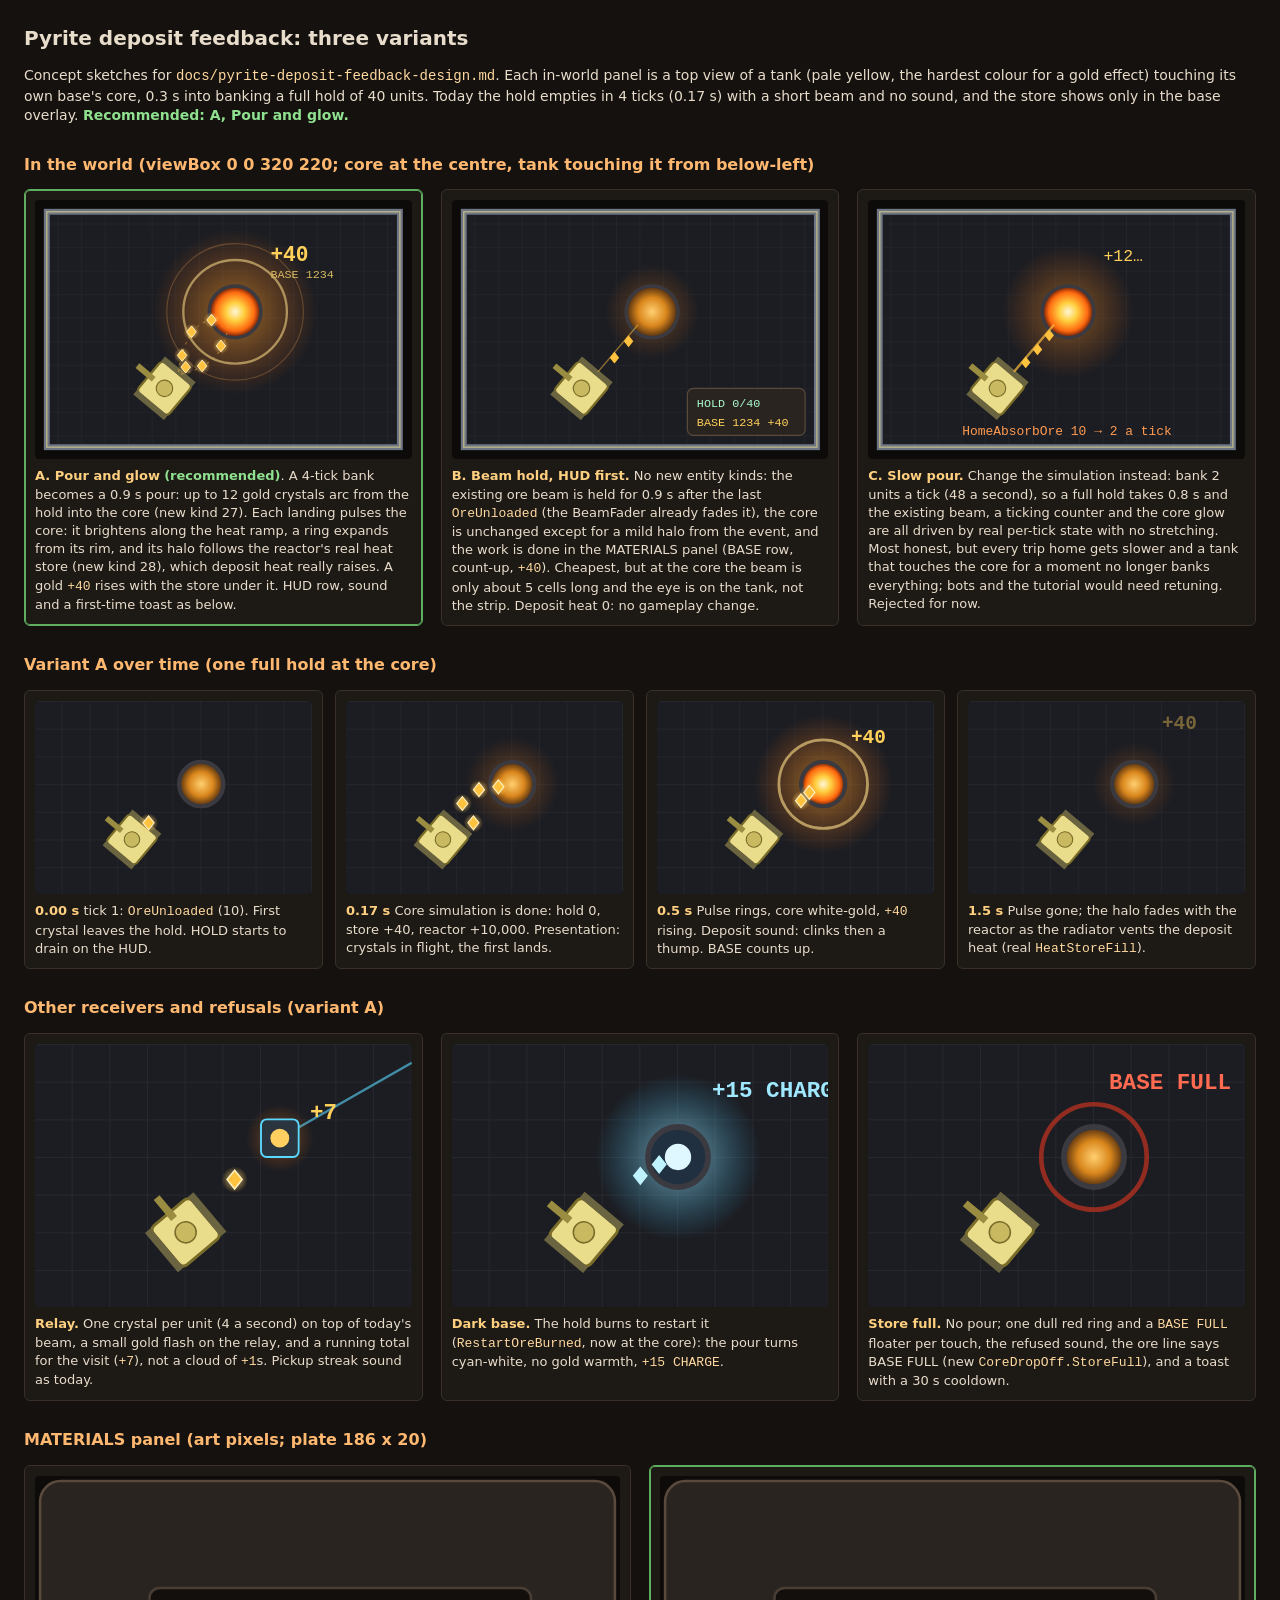
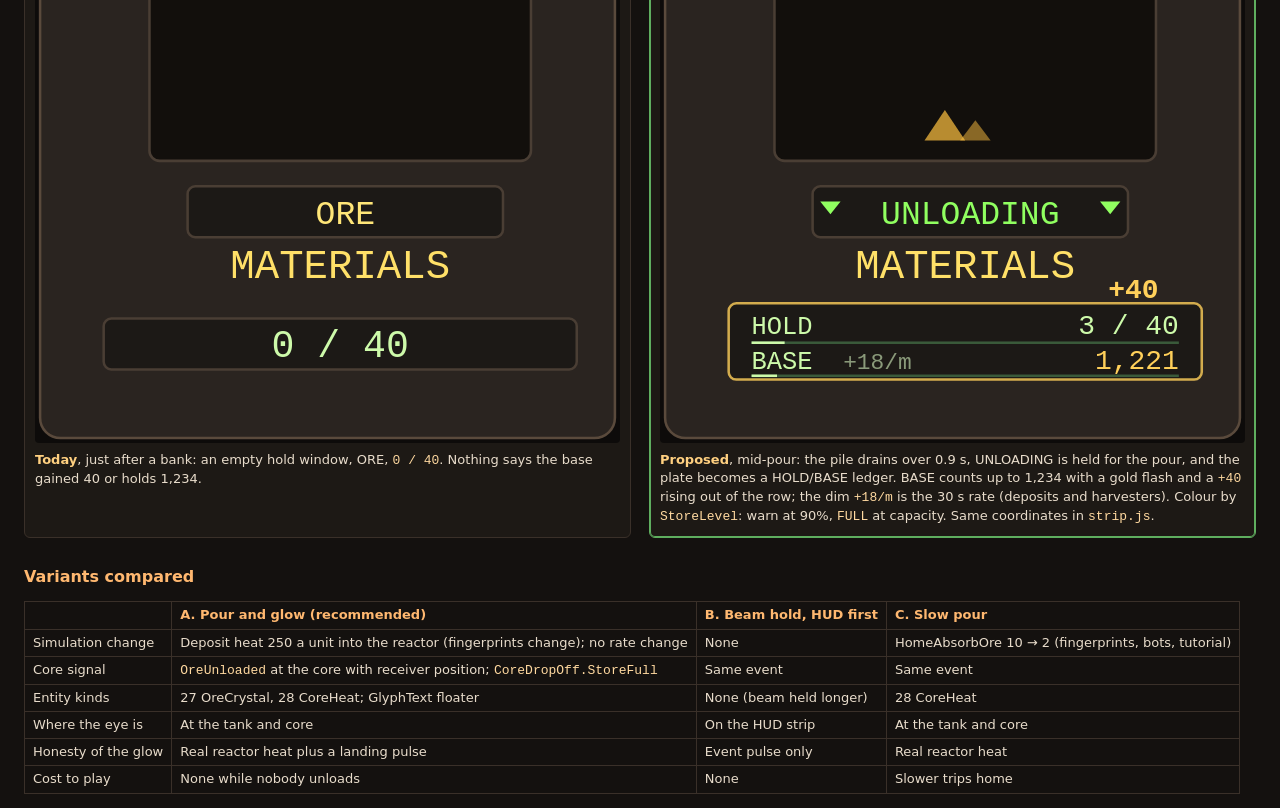
==== docs/concepts-pyrite-deposit.html @ ed3e60d8 "Design: pyrite deposit feedback (pour, core heat, base store readout) Docs only. A plan for making i" ====
<!doctype html>
<html lang="en">
<head>
<meta charset="utf-8">
<title>Concepts: pyrite deposit feedback</title>
<style>
  body { background:#14110f; color:#e8dccb; font:14px/1.4 system-ui, sans-serif; margin:24px; max-width:1280px; }
  h1 { font-size:20px; } h2 { font-size:16px; margin-top:28px; color:#ffb870; }
  .grid { display:grid; grid-template-columns:repeat(3, 1fr); gap:18px; }
  .grid4 { display:grid; grid-template-columns:repeat(4, 1fr); gap:12px; }
  .grid2 { display:grid; grid-template-columns:repeat(2, 1fr); gap:18px; }
  figure { margin:0; background:#1d1915; border:1px solid #3a3029; border-radius:6px; padding:10px; }
  figure.pick { border-color:#5fae5f; box-shadow:0 0 0 1px #5fae5f inset; }
  svg { width:100%; height:auto; display:block; background:#0d0b0a; border-radius:4px; }
  figcaption { margin-top:8px; font-size:13px; } figcaption b { color:#ffd080; }
  .rec { color:#8fe08f; font-weight:600; }
  code { color:#ffd9a0; }
  table { border-collapse:collapse; font-size:13px; margin-top:8px; }
  td, th { border:1px solid #3a3029; padding:4px 8px; text-align:left; vertical-align:top; }
  th { color:#ffb870; }
</style>
</head>
<body>
<h1>Pyrite deposit feedback: three variants</h1>
<p>Concept sketches for <code>docs/pyrite-deposit-feedback-design.md</code>. Each in-world panel is a top view of a
tank (pale yellow, the hardest colour for a gold effect) touching its own base's core, 0.3 s into banking a full hold of
40 units. Today the hold empties in 4 ticks (0.17 s) with a short beam and no sound, and the store shows only in the
base overlay. <span class="rec">Recommended: A, Pour and glow.</span></p>

<svg width="0" height="0" style="position:absolute">
  <defs>
    <radialGradient id="core" cx="50%" cy="50%" r="50%">
      <stop offset="0" stop-color="#ffcf70"/><stop offset="0.55" stop-color="#d9861c"/><stop offset="1" stop-color="#4a2a10"/>
    </radialGradient>
    <radialGradient id="coreHot" cx="50%" cy="50%" r="50%">
      <stop offset="0" stop-color="#fff6d8"/><stop offset="0.35" stop-color="#ffd040"/><stop offset="0.75" stop-color="#ff6a10"/><stop offset="1" stop-color="#5a1408"/>
    </radialGradient>
    <radialGradient id="halo" cx="50%" cy="50%" r="50%">
      <stop offset="0" stop-color="#ffb030" stop-opacity="0.55"/><stop offset="1" stop-color="#ff6a10" stop-opacity="0"/>
    </radialGradient>
    <radialGradient id="haloCyan" cx="50%" cy="50%" r="50%">
      <stop offset="0" stop-color="#bff4ff" stop-opacity="0.6"/><stop offset="1" stop-color="#30c0ff" stop-opacity="0"/>
    </radialGradient>
    <radialGradient id="crysGlow" cx="50%" cy="50%" r="50%">
      <stop offset="0" stop-color="#ffe7a0" stop-opacity="0.8"/><stop offset="1" stop-color="#ffc040" stop-opacity="0"/>
    </radialGradient>
    <pattern id="floor" width="20" height="20" patternUnits="userSpaceOnUse">
      <rect width="20" height="20" fill="#1c1d22"/><path d="M0 0H20V20" fill="none" stroke="#26282f" stroke-width="1"/>
    </pattern>
    <g id="tank">
      <rect x="-17" y="-17" width="34" height="34" rx="4" fill="#e9dc8a" stroke="#7a6d2a" stroke-width="2"/>
      <rect x="-21" y="-17" width="5" height="34" fill="#6b6440"/><rect x="16" y="-17" width="5" height="34" fill="#6b6440"/>
      <circle r="7" fill="#c9b960" stroke="#7a6d2a"/><rect x="-2.5" y="-30" width="5" height="18" fill="#9a8c40"/>
    </g>
    <g id="crys"><circle r="7" fill="url(#crysGlow)"/><polygon points="0,-5 4,0 0,5 -4,0" fill="#ffc23f" stroke="#fff1c0" stroke-width="0.8"/></g>
    <g id="base">
      <rect x="10" y="10" width="300" height="200" fill="url(#floor)"/>
      <rect x="10" y="10" width="300" height="200" fill="none" stroke="#6e7584" stroke-width="5"/>
      <rect x="10" y="10" width="300" height="200" fill="none" stroke="#e9dc8a" stroke-width="1.2" opacity="0.6"/>
    </g>
  </defs>
</svg>

<h2>In the world (viewBox 0 0 320 220; core at the centre, tank touching it from below-left)</h2>
<div class="grid">

<!-- A: Pour and glow -->
<figure class="pick">
<svg viewBox="0 0 320 220" xmlns="http://www.w3.org/2000/svg">
  <use href="#base"/>
  <circle cx="170" cy="95" r="70" fill="url(#halo)"/>
  <circle cx="170" cy="95" r="44" fill="none" stroke="#ffe08a" stroke-width="2" opacity="0.55"/>
  <circle cx="170" cy="95" r="58" fill="none" stroke="#ffb050" stroke-width="1" opacity="0.25"/>
  <circle cx="170" cy="95" r="22" fill="url(#coreHot)" stroke="#3a3a40" stroke-width="3"/>
  <g transform="translate(110,160) rotate(-50)"><use href="#tank"/></g>
  <!-- arcs -->
  <path d="M122 146 Q128 100 160 100" fill="none" stroke="#ffc040" stroke-width="0.8" stroke-dasharray="2 4" opacity="0.6"/>
  <path d="M124 148 Q160 140 164 108" fill="none" stroke="#ffc040" stroke-width="0.8" stroke-dasharray="2 4" opacity="0.6"/>
  <use href="#crys" x="125" y="132"/><use href="#crys" x="133" y="112"/><use href="#crys" x="150" y="102"/>
  <use href="#crys" x="142" y="141"/><use href="#crys" x="158" y="124"/>
  <use href="#crys" x="128" y="142" transform="scale(1)"/>
  <!-- floater -->
  <text x="200" y="52" font-family="monospace" font-size="18" font-weight="bold" fill="#ffd05a">+40</text>
  <text x="200" y="66" font-family="monospace" font-size="10" fill="#d8b860">BASE 1234</text>
</svg>
<figcaption><b>A. Pour and glow</b> <span class="rec">(recommended)</span>. A 4-tick bank becomes a 0.9 s pour:
up to 12 gold crystals arc from the hold into the core (new kind 27). Each landing pulses the core: it brightens along
the heat ramp, a ring expands from its rim, and its halo follows the reactor's real heat store (new kind 28), which
deposit heat really raises. A gold <code>+40</code> rises with the store under it. HUD row, sound and a first-time
toast as below.</figcaption>
</figure>

<!-- B: Beam hold, HUD-first -->
<figure>
<svg viewBox="0 0 320 220" xmlns="http://www.w3.org/2000/svg">
  <use href="#base"/>
  <circle cx="170" cy="95" r="40" fill="url(#halo)" opacity="0.6"/>
  <circle cx="170" cy="95" r="22" fill="url(#core)" stroke="#3a3a40" stroke-width="3"/>
  <g transform="translate(110,160) rotate(-50)"><use href="#tank"/></g>
  <line x1="124" y1="146" x2="158" y2="106" stroke="#ffc040" stroke-width="1.2" opacity="0.5"/>
  <polygon points="134,134 138,129 142,134 138,139" fill="#ffc23f"/>
  <polygon points="146,120 150,115 154,120 150,125" fill="#ffc23f"/>
  <rect x="200" y="160" width="100" height="40" rx="5" fill="#2a2420" stroke="#5a4a3c"/>
  <text x="208" y="176" font-family="monospace" font-size="10" fill="#aafacd">HOLD  0/40</text>
  <text x="208" y="192" font-family="monospace" font-size="10" fill="#ffd05a">BASE  1234 +40</text>
</svg>
<figcaption><b>B. Beam hold, HUD first.</b> No new entity kinds: the existing ore beam is held for 0.9 s after the last
<code>OreUnloaded</code> (the BeamFader already fades it), the core is unchanged except for a mild halo from the
event, and the work is done in the MATERIALS panel (BASE row, count-up, <code>+40</code>). Cheapest, but at the core
the beam is only about 5 cells long and the eye is on the tank, not the strip. Deposit heat 0: no gameplay change.</figcaption>
</figure>

<!-- C: Slow pour -->
<figure>
<svg viewBox="0 0 320 220" xmlns="http://www.w3.org/2000/svg">
  <use href="#base"/>
  <circle cx="170" cy="95" r="56" fill="url(#halo)" opacity="0.8"/>
  <circle cx="170" cy="95" r="22" fill="url(#coreHot)" stroke="#3a3a40" stroke-width="3"/>
  <g transform="translate(110,160) rotate(-50)"><use href="#tank"/></g>
  <line x1="124" y1="146" x2="158" y2="106" stroke="#ffc040" stroke-width="2" opacity="0.7"/>
  <polygon points="130,138 134,133 138,138 134,143" fill="#ffc23f"/>
  <polygon points="140,127 144,122 148,127 144,132" fill="#ffc23f"/>
  <polygon points="150,115 154,110 158,115 154,120" fill="#ffc23f"/>
  <text x="80" y="200" font-family="monospace" font-size="11" fill="#ff9a50">HomeAbsorbOre 10 → 2 a tick</text>
  <text x="200" y="52" font-family="monospace" font-size="14" fill="#ffd05a">+12…</text>
</svg>
<figcaption><b>C. Slow pour.</b> Change the simulation instead: bank 2 units a tick (48 a second), so a full hold takes
0.8 s and the existing beam, a ticking counter and the core glow are all driven by real per-tick state with no
stretching. Most honest, but every trip home gets slower and a tank that touches the core for a moment no longer
banks everything; bots and the tutorial would need retuning. Rejected for now.</figcaption>
</figure>
</div>

<h2>Variant A over time (one full hold at the core)</h2>
<div class="grid4">
<figure><svg viewBox="0 0 200 140" xmlns="http://www.w3.org/2000/svg">
  <rect width="200" height="140" fill="url(#floor)"/>
  <circle cx="120" cy="60" r="16" fill="url(#core)" stroke="#3a3a40" stroke-width="3"/>
  <g transform="translate(70,100) rotate(-50) scale(0.8)"><use href="#tank"/></g>
  <use href="#crys" x="82" y="88"/>
</svg><figcaption><b>0.00 s</b> tick 1: <code>OreUnloaded</code> (10). First crystal leaves the hold. HOLD starts to drain on the HUD.</figcaption></figure>
<figure><svg viewBox="0 0 200 140" xmlns="http://www.w3.org/2000/svg">
  <rect width="200" height="140" fill="url(#floor)"/>
  <circle cx="120" cy="60" r="34" fill="url(#halo)" opacity="0.6"/>
  <circle cx="120" cy="60" r="16" fill="url(#core)" stroke="#3a3a40" stroke-width="3"/>
  <g transform="translate(70,100) rotate(-50) scale(0.8)"><use href="#tank"/></g>
  <use href="#crys" x="84" y="74"/><use href="#crys" x="96" y="64"/><use href="#crys" x="110" y="62"/><use href="#crys" x="92" y="88"/>
</svg><figcaption><b>0.17 s</b> Core simulation is done: hold 0, store +40, reactor +10,000. Presentation: crystals in flight, the first lands.</figcaption></figure>
<figure><svg viewBox="0 0 200 140" xmlns="http://www.w3.org/2000/svg">
  <rect width="200" height="140" fill="url(#floor)"/>
  <circle cx="120" cy="60" r="50" fill="url(#halo)"/>
  <circle cx="120" cy="60" r="32" fill="none" stroke="#ffe08a" stroke-width="2" opacity="0.6"/>
  <circle cx="120" cy="60" r="16" fill="url(#coreHot)" stroke="#3a3a40" stroke-width="3"/>
  <g transform="translate(70,100) rotate(-50) scale(0.8)"><use href="#tank"/></g>
  <use href="#crys" x="104" y="72"/><use href="#crys" x="110" y="66"/>
  <text x="140" y="30" font-family="monospace" font-size="14" font-weight="bold" fill="#ffd05a">+40</text>
</svg><figcaption><b>0.5 s</b> Pulse rings, core white-gold, <code>+40</code> rising. Deposit sound: clinks then a thump. BASE counts up.</figcaption></figure>
<figure><svg viewBox="0 0 200 140" xmlns="http://www.w3.org/2000/svg">
  <rect width="200" height="140" fill="url(#floor)"/>
  <circle cx="120" cy="60" r="30" fill="url(#halo)" opacity="0.5"/>
  <circle cx="120" cy="60" r="16" fill="url(#core)" stroke="#3a3a40" stroke-width="3"/>
  <g transform="translate(70,100) rotate(-50) scale(0.8)"><use href="#tank"/></g>
  <text x="140" y="20" font-family="monospace" font-size="14" font-weight="bold" fill="#ffd05a" opacity="0.4">+40</text>
</svg><figcaption><b>1.5 s</b> Pulse gone; the halo fades with the reactor as the radiator vents the deposit heat (real <code>HeatStoreFill</code>).</figcaption></figure>
</div>

<h2>Other receivers and refusals (variant A)</h2>
<div class="grid">
<figure><svg viewBox="0 0 200 140" xmlns="http://www.w3.org/2000/svg">
  <rect width="200" height="140" fill="url(#floor)"/>
  <line x1="130" y1="50" x2="200" y2="10" stroke="#5ad8ff" stroke-width="1.2" opacity="0.6"/>
  <circle cx="130" cy="50" r="18" fill="url(#halo)" opacity="0.7"/>
  <rect x="120" y="40" width="20" height="20" rx="3" fill="#2a3540" stroke="#5ad8ff"/><circle cx="130" cy="50" r="5" fill="#ffd060"/>
  <g transform="translate(80,100) rotate(-40) scale(0.8)"><use href="#tank"/></g>
  <use href="#crys" x="106" y="72"/>
  <text x="146" y="40" font-family="monospace" font-size="12" font-weight="bold" fill="#ffd05a">+7</text>
</svg><figcaption><b>Relay.</b> One crystal per unit (4 a second) on top of today's beam, a small gold flash on the relay, and a running total for the visit (<code>+7</code>), not a cloud of <code>+1</code>s. Pickup streak sound as today.</figcaption></figure>
<figure><svg viewBox="0 0 200 140" xmlns="http://www.w3.org/2000/svg">
  <rect width="200" height="140" fill="url(#floor)"/>
  <circle cx="120" cy="60" r="44" fill="url(#haloCyan)"/>
  <circle cx="120" cy="60" r="16" fill="#203040" stroke="#3a3a40" stroke-width="3"/>
  <circle cx="120" cy="60" r="7" fill="#dff8ff"/>
  <g transform="translate(70,100) rotate(-50) scale(0.8)"><use href="#tank"/></g>
  <polygon points="96,70 100,65 104,70 100,75" fill="#bff4ff"/><polygon points="106,64 110,59 114,64 110,69" fill="#bff4ff"/>
  <text x="138" y="28" font-family="monospace" font-size="12" font-weight="bold" fill="#9fe8ff">+15 CHARGE</text>
</svg><figcaption><b>Dark base.</b> The hold burns to restart it (<code>RestartOreBurned</code>, now at the core): the pour turns cyan-white, no gold warmth, <code>+15 CHARGE</code>.</figcaption></figure>
<figure><svg viewBox="0 0 200 140" xmlns="http://www.w3.org/2000/svg">
  <rect width="200" height="140" fill="url(#floor)"/>
  <circle cx="120" cy="60" r="28" fill="none" stroke="#b03020" stroke-width="2.5" opacity="0.8"/>
  <circle cx="120" cy="60" r="16" fill="url(#core)" stroke="#3a3a40" stroke-width="3"/>
  <g transform="translate(70,100) rotate(-50) scale(0.8)"><use href="#tank"/></g>
  <text x="128" y="24" font-family="monospace" font-size="12" font-weight="bold" fill="#ff6a50">BASE FULL</text>
</svg><figcaption><b>Store full.</b> No pour; one dull red ring and a <code>BASE FULL</code> floater per touch, the refused sound, the ore line says BASE FULL (new <code>CoreDropOff.StoreFull</code>), and a toast with a 30 s cooldown.</figcaption></figure>
</div>

<h2>MATERIALS panel (art pixels; plate 186 x 20)</h2>
<div class="grid2">
<figure><svg viewBox="0 0 230 223" xmlns="http://www.w3.org/2000/svg">
  <rect x="2" y="2" width="226" height="219" rx="8" fill="#2a2420" stroke="#5a4a3c"/>
  <rect x="45" y="44" width="150" height="68" rx="4" fill="#120f0c" stroke="#4a3e34"/>
  <rect x="60" y="122" width="124" height="20" rx="3" fill="#1c1916" stroke="#4a3e34"/>
  <text x="122" y="137" font-family="monospace" font-size="13" fill="#ffe678" text-anchor="middle">ORE</text>
  <text x="120" y="158" font-family="monospace" font-size="16" fill="#ffe068" text-anchor="middle">MATERIALS</text>
  <rect x="27" y="174" width="186" height="20" rx="3" fill="#1c1916" stroke="#4a3e34"/>
  <text x="120" y="189" font-family="monospace" font-size="15" fill="#cdfaaa" text-anchor="middle">0 / 40</text>
</svg><figcaption><b>Today</b>, just after a bank: an empty hold window, ORE, <code>0 / 40</code>. Nothing says the base gained 40 or holds 1,234.</figcaption></figure>
<figure class="pick"><svg viewBox="0 0 230 223" xmlns="http://www.w3.org/2000/svg">
  <rect x="2" y="2" width="226" height="219" rx="8" fill="#2a2420" stroke="#5a4a3c"/>
  <rect x="45" y="44" width="150" height="68" rx="4" fill="#120f0c" stroke="#4a3e34"/>
  <polygon points="104,104 112,92 120,104" fill="#ffc23f" opacity="0.7"/><polygon points="118,104 124,96 130,104" fill="#ffc23f" opacity="0.5"/>
  <rect x="60" y="122" width="124" height="20" rx="3" fill="#1c1916" stroke="#4a3e34"/>
  <text x="122" y="137" font-family="monospace" font-size="13" fill="#90ff60" text-anchor="middle">UNLOADING</text>
  <polygon points="63,128 71,128 67,133" fill="#90ff60"/><polygon points="173,128 181,128 177,133" fill="#90ff60"/>
  <text x="120" y="158" font-family="monospace" font-size="16" fill="#ffe068" text-anchor="middle">MATERIALS</text>
  <rect x="27" y="168" width="186" height="30" rx="3" fill="#1c1916" stroke="#ffd05a" stroke-opacity="0.8"/>
  <text x="36" y="180" font-family="monospace" font-size="10" fill="#cdfaaa">HOLD</text>
  <text x="204" y="180" font-family="monospace" font-size="11" fill="#cdfaaa" text-anchor="end">3 / 40</text>
  <rect x="36" y="183" width="168" height="1" fill="#3a5a3a"/><rect x="36" y="183" width="13" height="1" fill="#cdfaaa"/>
  <text x="36" y="194" font-family="monospace" font-size="10" fill="#cdfaaa">BASE</text>
  <text x="72" y="194" font-family="monospace" font-size="9" fill="#8a9a7a">+18/m</text>
  <text x="204" y="194" font-family="monospace" font-size="11" fill="#ffd05a" text-anchor="end">1,221</text>
  <rect x="36" y="196" width="168" height="1" fill="#3a5a3a"/><rect x="36" y="196" width="10" height="1" fill="#cdfaaa"/>
  <text x="196" y="166" font-family="monospace" font-size="11" font-weight="bold" fill="#ffd05a" text-anchor="end">+40</text>
</svg><figcaption><b>Proposed</b>, mid-pour: the pile drains over 0.9 s, UNLOADING is held for the pour, and the plate
becomes a HOLD/BASE ledger. BASE counts up to 1,234 with a gold flash and a <code>+40</code> rising out of the row; the
dim <code>+18/m</code> is the 30 s rate (deposits and harvesters). Colour by <code>StoreLevel</code>: warn at 90%,
<code>FULL</code> at capacity. Same coordinates in <code>strip.js</code>.</figcaption></figure>
</div>

<h2>Variants compared</h2>
<table>
<tr><th></th><th>A. Pour and glow (recommended)</th><th>B. Beam hold, HUD first</th><th>C. Slow pour</th></tr>
<tr><td>Simulation change</td><td>Deposit heat 250 a unit into the reactor (fingerprints change); no rate change</td><td>None</td><td>HomeAbsorbOre 10 → 2 (fingerprints, bots, tutorial)</td></tr>
<tr><td>Core signal</td><td><code>OreUnloaded</code> at the core with receiver position; <code>CoreDropOff.StoreFull</code></td><td>Same event</td><td>Same event</td></tr>
<tr><td>Entity kinds</td><td>27 OreCrystal, 28 CoreHeat; GlyphText floater</td><td>None (beam held longer)</td><td>28 CoreHeat</td></tr>
<tr><td>Where the eye is</td><td>At the tank and core</td><td>On the HUD strip</td><td>At the tank and core</td></tr>
<tr><td>Honesty of the glow</td><td>Real reactor heat plus a landing pulse</td><td>Event pulse only</td><td>Real reactor heat</td></tr>
<tr><td>Cost to play</td><td>None while nobody unloads</td><td>None</td><td>Slower trips home</td></tr>
</table>
</body>
</html>
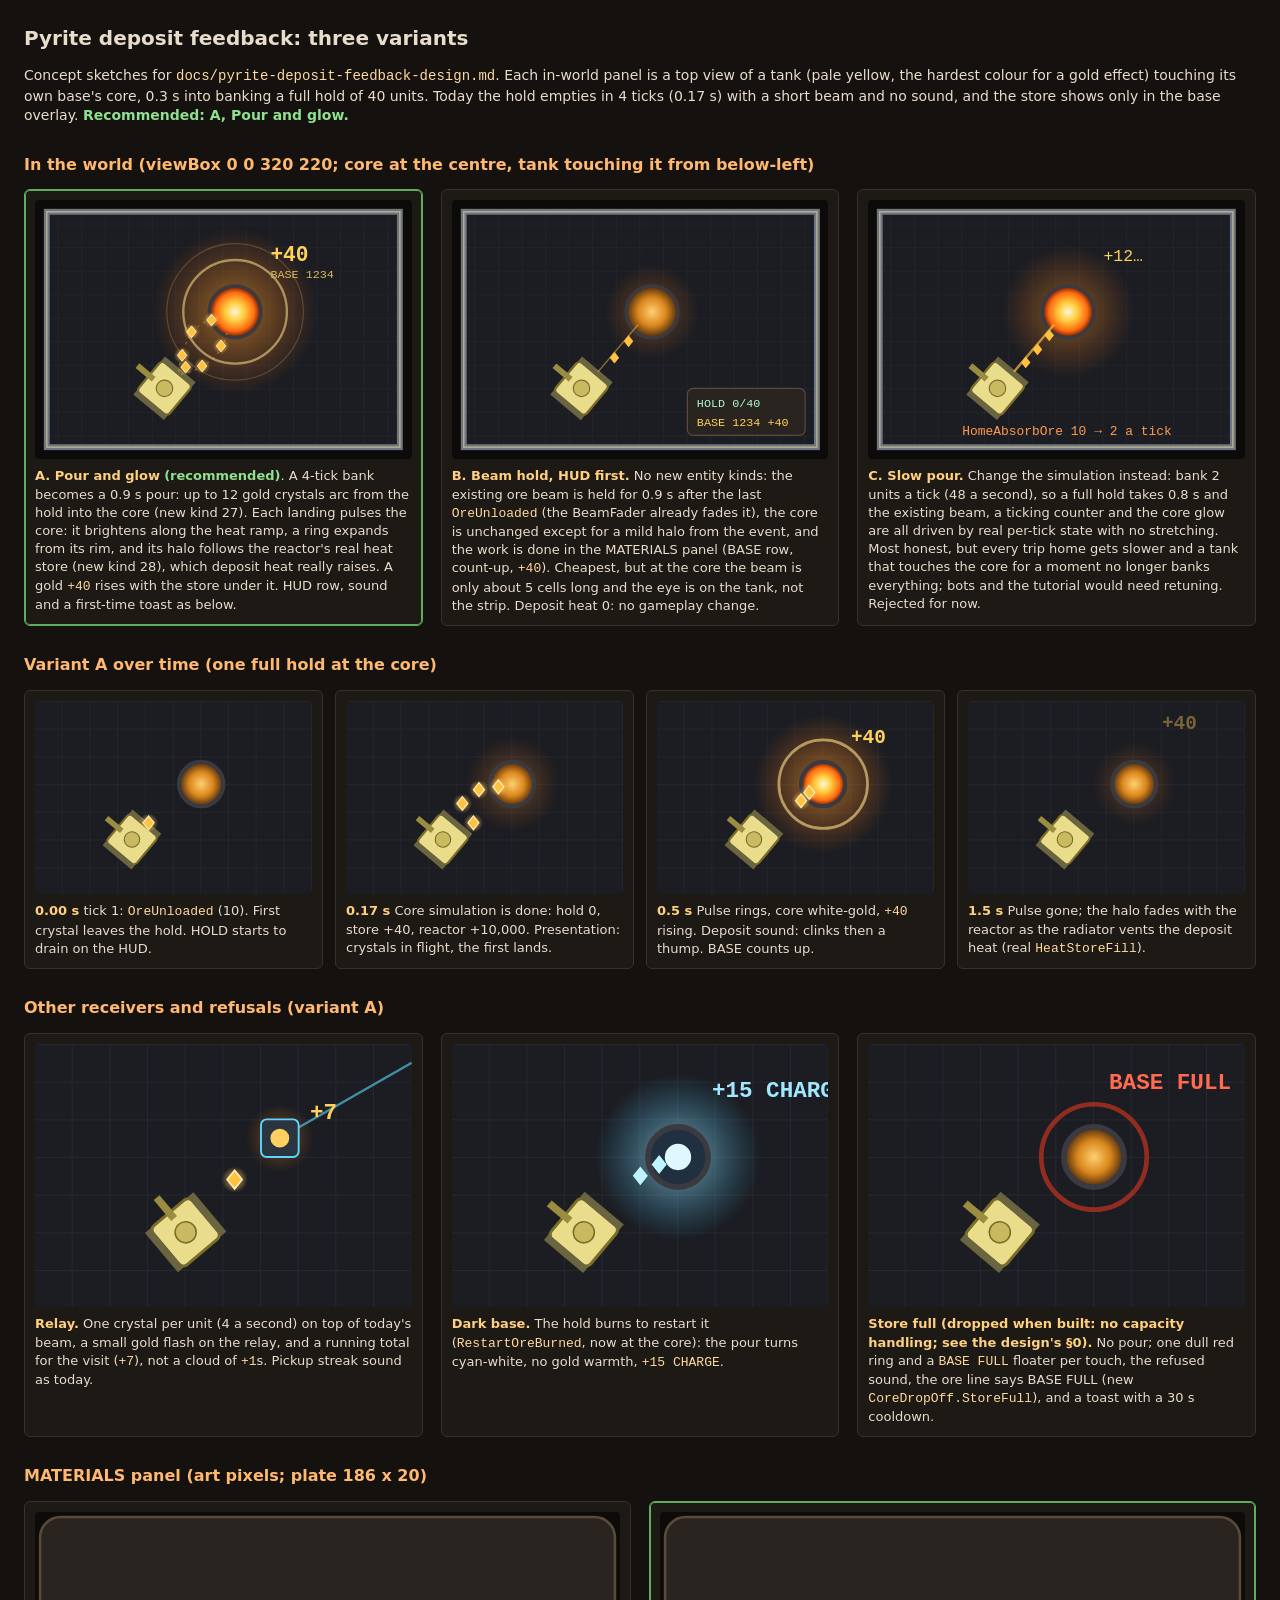
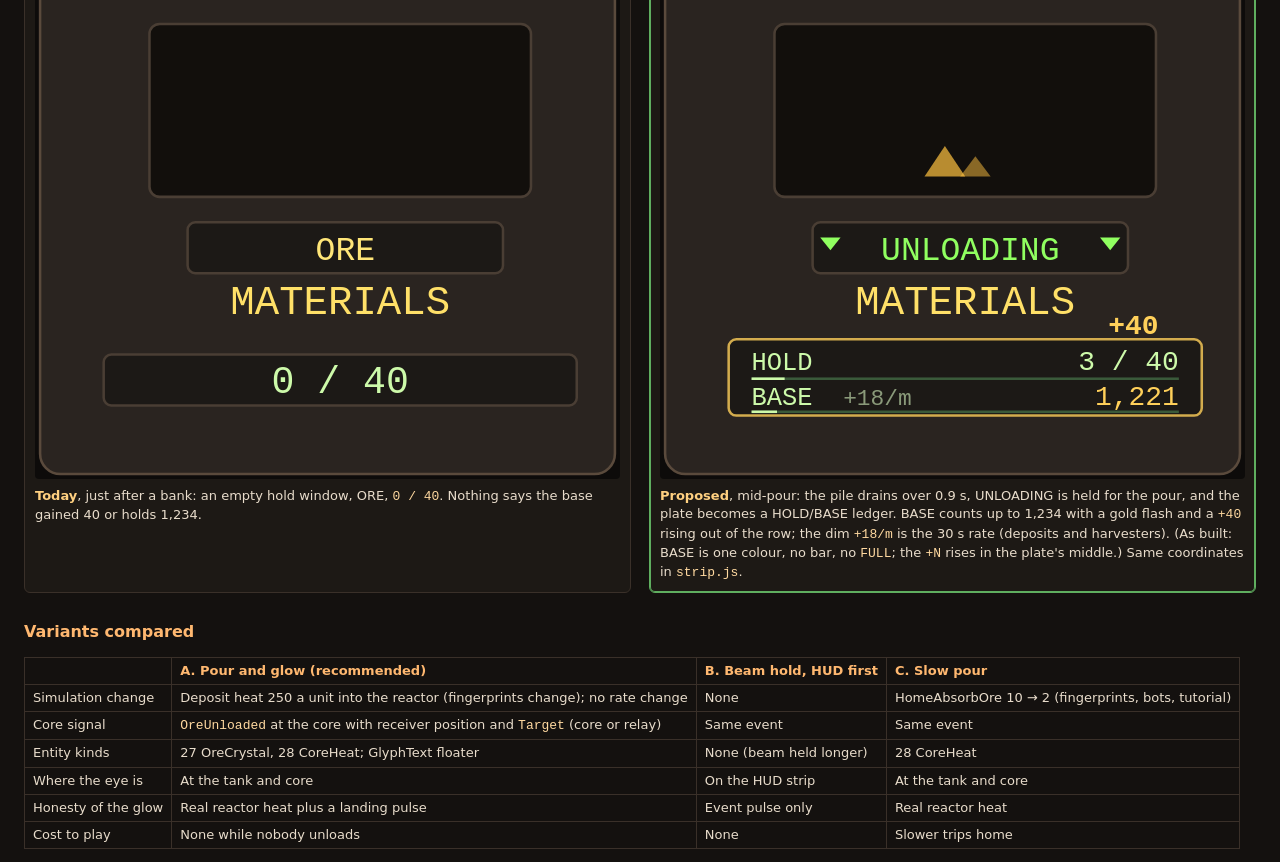
==== commit 081c2328: "Design: pyrite deposit feedback as built (decisions, corrections from review) Adds §0, the decisions" ====
--- a/docs/concepts-pyrite-deposit.html
+++ b/docs/concepts-pyrite-deposit.html
@@ -190,7 +190,7 @@
   <circle cx="120" cy="60" r="16" fill="url(#core)" stroke="#3a3a40" stroke-width="3"/>
   <g transform="translate(70,100) rotate(-50) scale(0.8)"><use href="#tank"/></g>
   <text x="128" y="24" font-family="monospace" font-size="12" font-weight="bold" fill="#ff6a50">BASE FULL</text>
-</svg><figcaption><b>Store full.</b> No pour; one dull red ring and a <code>BASE FULL</code> floater per touch, the refused sound, the ore line says BASE FULL (new <code>CoreDropOff.StoreFull</code>), and a toast with a 30 s cooldown.</figcaption></figure>
+</svg><figcaption><b>Store full (dropped when built: no capacity handling; see the design's §0).</b> No pour; one dull red ring and a <code>BASE FULL</code> floater per touch, the refused sound, the ore line says BASE FULL (new <code>CoreDropOff.StoreFull</code>), and a toast with a 30 s cooldown.</figcaption></figure>
 </div>
 
 <h2>MATERIALS panel (art pixels; plate 186 x 20)</h2>
@@ -223,15 +223,15 @@
   <text x="196" y="166" font-family="monospace" font-size="11" font-weight="bold" fill="#ffd05a" text-anchor="end">+40</text>
 </svg><figcaption><b>Proposed</b>, mid-pour: the pile drains over 0.9 s, UNLOADING is held for the pour, and the plate
 becomes a HOLD/BASE ledger. BASE counts up to 1,234 with a gold flash and a <code>+40</code> rising out of the row; the
-dim <code>+18/m</code> is the 30 s rate (deposits and harvesters). Colour by <code>StoreLevel</code>: warn at 90%,
-<code>FULL</code> at capacity. Same coordinates in <code>strip.js</code>.</figcaption></figure>
+dim <code>+18/m</code> is the 30 s rate (deposits and harvesters). (As built: BASE is one colour, no bar, no <code>FULL</code>; the
+<code>+N</code> rises in the plate's middle.) Same coordinates in <code>strip.js</code>.</figcaption></figure>
 </div>
 
 <h2>Variants compared</h2>
 <table>
 <tr><th></th><th>A. Pour and glow (recommended)</th><th>B. Beam hold, HUD first</th><th>C. Slow pour</th></tr>
 <tr><td>Simulation change</td><td>Deposit heat 250 a unit into the reactor (fingerprints change); no rate change</td><td>None</td><td>HomeAbsorbOre 10 → 2 (fingerprints, bots, tutorial)</td></tr>
-<tr><td>Core signal</td><td><code>OreUnloaded</code> at the core with receiver position; <code>CoreDropOff.StoreFull</code></td><td>Same event</td><td>Same event</td></tr>
+<tr><td>Core signal</td><td><code>OreUnloaded</code> at the core with receiver position and <code>Target</code> (core or relay)</td><td>Same event</td><td>Same event</td></tr>
 <tr><td>Entity kinds</td><td>27 OreCrystal, 28 CoreHeat; GlyphText floater</td><td>None (beam held longer)</td><td>28 CoreHeat</td></tr>
 <tr><td>Where the eye is</td><td>At the tank and core</td><td>On the HUD strip</td><td>At the tank and core</td></tr>
 <tr><td>Honesty of the glow</td><td>Real reactor heat plus a landing pulse</td><td>Event pulse only</td><td>Real reactor heat</td></tr>
